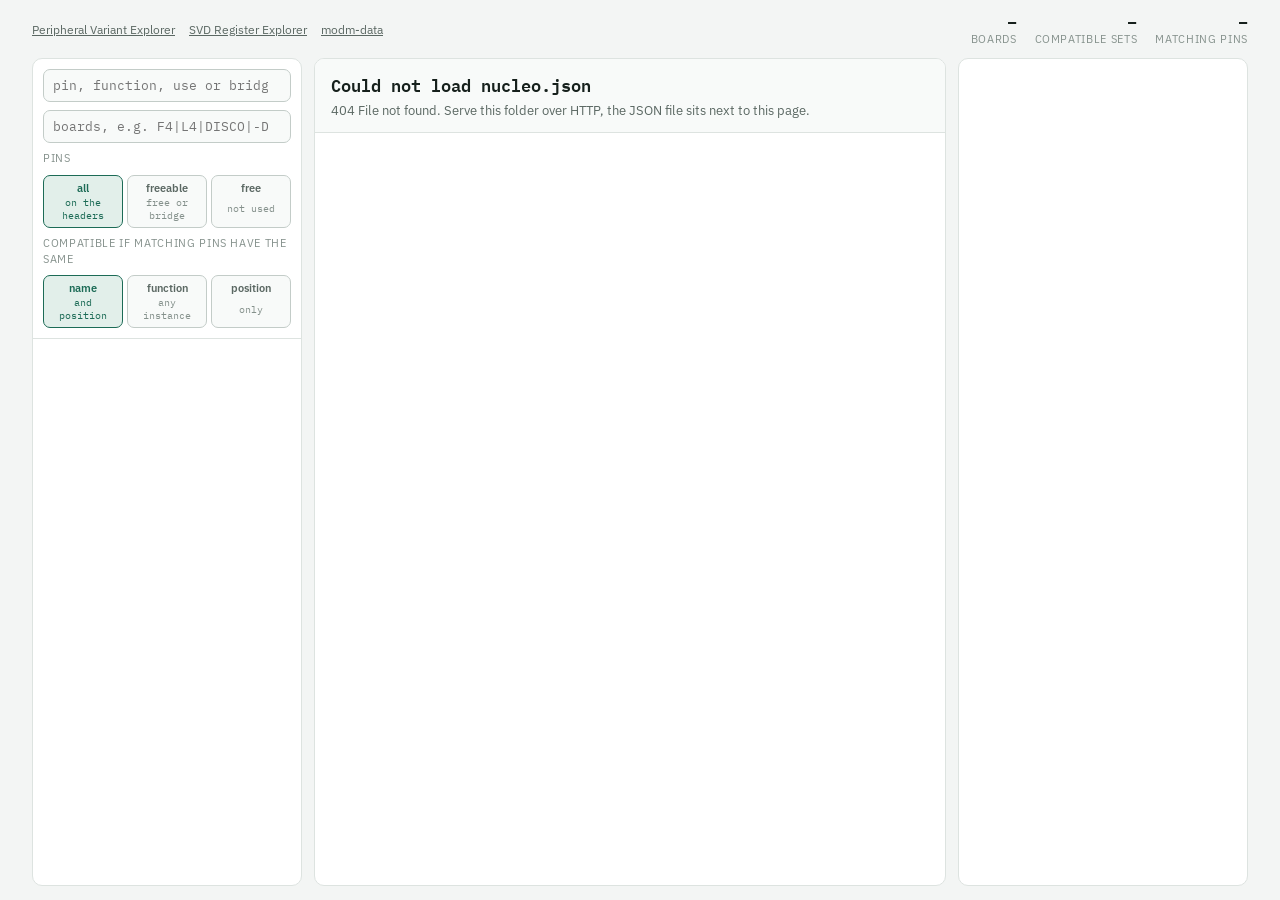
==== web/boards/index.html @ 3c0cf2de "Move the gist pages into the layout of the homepage The pages were a gist that modm-data downloaded " ====
<!doctype html>
<html lang="en">
<meta charset="utf-8">
<meta name="viewport" content="width=device-width, initial-scale=1">
<title>Board Pinout Explorer</title>
<meta name="description" content="The connector pinouts of the STM32 NUCLEO boards and Discovery kits with their alternate functions: search pins and functions by regular expression and find the boards that are position compatible.">
<link rel="preconnect" href="https://fonts.googleapis.com">
<link rel="preconnect" href="https://fonts.gstatic.com" crossorigin>
<link rel="stylesheet" href="https://fonts.googleapis.com/css2?family=IBM+Plex+Mono:wght@400;500;600&family=IBM+Plex+Sans:wght@400;500;600&display=swap">
<style>
  :root {
    --ground: #F3F5F4;
    --surface: #FFFFFF;
    --band: #F8FAF9;
    --ink: #16201C;
    --muted: #5B6863;
    --faint: #85918C;
    --rule: #DDE3E0;
    --rule-strong: #C3CCC8;
    --accent: #1C6B56;
    --accent-ink: #FFFFFF;
    --accent-soft: #E2EFEA;
    --hover: #EEF4F1;
    --mark: #FBE3A0;
    --mark-line: #C99A1B;
    --used: #C2570C;
    --error: #B42318;
    --kind-s: 55%;
    --kind-bg-l: 90%;
    --kind-ink-l: 26%;
    --nc-ink: #A9B3AF;
    --font-sans: "IBM Plex Sans", system-ui, -apple-system, "Segoe UI", Roboto, sans-serif;
    --font-mono: "IBM Plex Mono", ui-monospace, "SF Mono", Menlo, Consolas, monospace;
    color-scheme: light;
  }
  @media (prefers-color-scheme: dark) {
    :root:not([data-theme="light"]) {
      --ground: #0E1311;
      --surface: #141A18;
      --band: #111715;
      --ink: #E2E8E5;
      --muted: #9AA8A2;
      --faint: #6E7B76;
      --rule: #232D29;
      --rule-strong: #34403B;
      --accent: #5FC0A0;
      --accent-ink: #0B1512;
      --accent-soft: #16302A;
      --hover: #19231F;
      --mark: #6A5616;
      --mark-line: #D9B13F;
      --used: #F08A45;
      --error: #F4A39B;
      --kind-s: 45%;
      --kind-bg-l: 20%;
      --kind-ink-l: 78%;
      --nc-ink: #4A5853;
      color-scheme: dark;
    }
  }
  :root[data-theme="dark"] {
    --ground: #0E1311;
    --surface: #141A18;
    --band: #111715;
    --ink: #E2E8E5;
    --muted: #9AA8A2;
    --faint: #6E7B76;
    --rule: #232D29;
    --rule-strong: #34403B;
    --accent: #5FC0A0;
    --accent-ink: #0B1512;
    --accent-soft: #16302A;
    --hover: #19231F;
    --mark: #6A5616;
    --mark-line: #D9B13F;
    --used: #F08A45;
    --error: #F4A39B;
    --kind-s: 45%;
    --kind-bg-l: 20%;
    --kind-ink-l: 78%;
    --nc-ink: #4A5853;
    color-scheme: dark;
  }

  * { box-sizing: border-box; }
  [hidden] { display: none !important; }
  html, body { height: 100%; }
  body {
    margin: 0; background: var(--ground); color: var(--ink);
    font: 14px/1.45 var(--font-sans);
    display: flex; flex-direction: column; gap: 10px;
    padding-inline: clamp(16px, 3vw, 32px); padding-block: 12px 14px;
    height: 100dvh;
  }
  a { color: inherit; }

  /* Top bar */
  .top { display: flex; flex-wrap: wrap; align-items: center; justify-content: space-between; gap: 8px 24px; }
  .visually-hidden {
    position: absolute; width: 1px; height: 1px; overflow: hidden;
    clip: rect(0 0 0 0); white-space: nowrap;
  }
  .links { display: flex; gap: 14px; font-size: 12px; color: var(--muted); }
  .totals { display: flex; gap: 18px; font-variant-numeric: tabular-nums; }
  .total { display: grid; gap: 1px; text-align: right; }
  .total b { font: 600 17px/1.1 var(--font-mono); }
  .total span { color: var(--faint); font-size: 11px; text-transform: uppercase; letter-spacing: 0.06em; }

  /* Shell */
  .shell {
    flex: 1; min-height: 0; display: grid; gap: 12px;
    grid-template-columns: minmax(220px, 270px) minmax(0, 1fr) minmax(230px, 290px);
  }
  .panel {
    background: var(--surface); border: 1px solid var(--rule); border-radius: 10px;
    min-height: 0; display: flex; flex-direction: column; overflow: hidden;
  }

  /* Sidebar */
  .side-head { padding: 10px; border-bottom: 1px solid var(--rule); display: grid; gap: 8px; }
  .side-head label { color: var(--faint); font-size: 11px; text-transform: uppercase; letter-spacing: 0.06em; }
  .modes { display: grid; grid-auto-flow: column; grid-auto-columns: 1fr; gap: 4px; }
  .modes button {
    padding: 5px 4px; border: 1px solid var(--rule-strong); border-radius: 7px; cursor: pointer;
    background: var(--band); color: var(--muted); font: 600 11px var(--font-sans); display: grid; gap: 1px;
  }
  .modes button span { font: 400 10px var(--font-mono); color: var(--faint); }
  .modes button:hover { background: var(--hover); }
  .modes button[aria-pressed="true"] { border-color: var(--accent); background: var(--accent-soft); color: var(--accent); }
  .modes button[aria-pressed="true"] span { color: inherit; }
  input[type="search"] {
    width: 100%; padding: 7px 9px; border: 1px solid var(--rule-strong); border-radius: 7px;
    background: var(--band); color: var(--ink); font: 13px var(--font-mono);
  }
  input:focus-visible, button:focus-visible { outline: 2px solid var(--accent); outline-offset: 1px; }
  input.bad { border-color: var(--error); }
  .side-list { overflow: auto; padding: 6px; }
  .group-row {
    display: grid; grid-template-columns: auto 1fr auto; gap: 8px; align-items: baseline;
    width: 100%; text-align: left; padding: 5px 8px; border: 0; border-radius: 6px;
    background: none; color: inherit; font: 13px var(--font-sans); cursor: pointer;
  }
  .group-row:hover { background: var(--hover); }
  .group-row .count { font: 600 12px var(--font-mono); font-variant-numeric: tabular-nums; min-width: 2ch; text-align: right; }
  .group-row .name { font: 12px var(--font-mono); overflow: hidden; text-overflow: ellipsis; white-space: nowrap; }
  .group-row .inst { color: var(--faint); font: 11px var(--font-mono); font-variant-numeric: tabular-nums; }
  .empty { padding: 14px; color: var(--faint); font-size: 13px; }

  /* Main */
  .main-head { padding: 12px 16px; border-bottom: 1px solid var(--rule); background: var(--band); }
  .main-head h2 { margin: 0; font: 600 17px var(--font-mono); }
  .main-head p { margin: 3px 0 0; color: var(--muted); font-size: 13px; }
  .groups { overflow: auto; padding: 12px 16px 16px; display: grid; gap: 12px; align-content: start; }
  .group { border: 1px solid var(--rule); border-radius: 9px; background: var(--band); scroll-margin-top: 8px; }
  .group > header { padding: 9px 12px; display: grid; gap: 6px; }
  .group > header h3 { margin: 0; font: 600 13px var(--font-sans); display: flex; gap: 8px; align-items: baseline; }
  .group > header h3 em { font-style: normal; color: var(--faint); font-weight: 400; font-size: 12px; }
  .chips { display: flex; flex-wrap: wrap; gap: 4px; }
  .chip {
    font: 11px var(--font-mono); padding: 2px 6px; border-radius: 5px; cursor: pointer;
    background: var(--surface); border: 1px solid var(--rule); color: var(--muted);
  }
  button.chip:hover, a.chip:hover { background: var(--hover); }
  a.chip { text-decoration: none; cursor: pointer; margin-left: auto; }
  .chip[aria-pressed="true"] { border-color: var(--accent); background: var(--accent-soft); color: var(--accent); }
  .chip.on { background: var(--mark); color: var(--ink); border-color: transparent; }
  .chip.static { cursor: default; }
  .board { display: flex; flex-wrap: wrap; gap: 10px 22px; padding: 2px 12px 12px; align-items: start; overflow-x: auto; }

  /* Physical layout: the ARDUINO and Zio headers sit between the morpho headers */
  .phys { flex: none; display: grid; grid-template-columns: repeat(4, max-content); grid-auto-rows: 18px; column-gap: 10px; justify-content: start; }
  .phys > b { grid-row: 1; font: 600 11px var(--font-mono); color: var(--muted); }
  .phys > b span, .slot > i span { font-weight: 400; color: var(--faint); }
  .slot { display: flex; gap: 4px; }
  .slot > i {
    writing-mode: vertical-rl; font: 600 10px/1 var(--font-mono); font-style: normal; color: var(--muted);
    text-align: center; white-space: nowrap; overflow: hidden;
  }

  /* Connectors */
  .conn { display: grid; gap: 3px; }
  .conn > b { font: 600 11px var(--font-mono); color: var(--muted); }
  .conn > b span { font-weight: 400; color: var(--faint); }
  .rows { display: grid; gap: 1px; grid-template-columns: minmax(84px, auto) 20px 20px minmax(84px, auto); align-content: start; }
  .rows.single { grid-template-columns: 20px minmax(84px, auto); }
  .rows.single.mirror { grid-template-columns: minmax(84px, auto) 20px; }
  .pin, .num { font: 11px/16px var(--font-mono); height: 17px; white-space: nowrap; padding: 0 5px; border-radius: 3px; }
  .num { color: var(--faint); text-align: center; padding: 0; font-variant-numeric: tabular-nums; }
  .pin {
    border: 1px solid transparent; cursor: default; overflow: hidden; text-overflow: ellipsis; max-width: 230px;
    background: var(--surface); border-color: var(--rule);
  }
  .pin.l { text-align: right; }
  .pin small { font-size: 10px; color: var(--muted); }
  .pin.power, .pin.ground, .pin.system {
    background: hsl(var(--h) var(--kind-s) var(--kind-bg-l)); color: hsl(var(--h) var(--kind-s) var(--kind-ink-l));
    border-color: transparent;
  }
  .pin.power { --h: 8; }
  .pin.ground { --h: 215; }
  .pin.system { --h: 275; }
  .pin.nc { background: none; border-color: transparent; color: var(--nc-ink); }
  .filtered .pin:not(.hit) { opacity: 0.38; }
  .pin.hit { background: var(--mark); border-color: var(--mark-line); color: var(--ink); font-weight: 600; }
  .pin.hit small { color: inherit; font-weight: 400; }
  .inspect .bridge { display: grid; gap: 2px; font-size: 12px; }
  .inspect .bridge > b { font: 600 12px var(--font-mono); }
  .inspect .bridge > b span { font-weight: 400; color: var(--muted); }
  .inspect .bridge p { display: grid; grid-template-columns: auto 1fr; gap: 0 8px; color: var(--muted); }
  .inspect .bridge p code { font: 11px var(--font-mono); color: var(--faint); }
  .inspect .bridge p.default { color: var(--ink); }
  .inspect .bridge p.default code { color: var(--ink); font-weight: 600; }
  /* Pins that the board itself already uses */
  .pin.used.r { box-shadow: inset 3px 0 0 var(--used); }
  .pin.used.l { box-shadow: inset -3px 0 0 var(--used); }
  .pin.used small { color: var(--used); }
  /* A solder bridge may free a used pin or change what a pin is connected to */
  .pin.sb:not(.hit) { border-style: dashed; border-color: var(--muted); }
  .pin.sb { position: relative; }
  .pin.sb::after {
    content: ""; position: absolute; top: 0; right: 0; border: 3px solid;
    border-color: var(--muted) var(--muted) transparent transparent;
  }
  .pin.sb.l::after { right: auto; left: 0; border-color: var(--muted) transparent transparent var(--muted); }
  .free .pin.used:not(.sb), .free-free .pin.used { opacity: 0.38; }
  .pin.same { outline: 2px dashed var(--accent); outline-offset: -1px; opacity: 1 !important; }
  .pin:hover, .pin.sel { outline: 2px solid var(--accent); outline-offset: -1px; opacity: 1 !important; }

  /* Inspector */
  .inspect { padding: 10px 12px; display: grid; gap: 8px; align-content: start; overflow: auto; }
  .inspect h3 { margin: 0; font: 600 14px var(--font-mono); overflow-wrap: anywhere; }
  .inspect .sub { color: var(--muted); font: 12px var(--font-mono); }
  .inspect p { margin: 0; font-size: 12px; color: var(--muted); }
  .inspect dl { margin: 0; display: grid; grid-template-columns: auto 1fr; gap: 2px 10px; font-size: 12px; }
  .inspect dt { color: var(--faint); }
  .inspect dd { margin: 0; font-family: var(--font-mono); overflow-wrap: anywhere; }
  .inspect hr { border: 0; border-top: 1px solid var(--rule); margin: 2px 0; width: 100%; }
  .inspect .chip { cursor: default; }
  .legend { display: flex; flex-wrap: wrap; gap: 4px; }
  .legend .pin { cursor: default; }

  @media (max-width: 1100px) {
    body { height: auto; }
    .shell { grid-template-columns: 1fr; }
    .side-list { max-height: 30vh; }
    .groups { overflow: visible; }
    .inspect { position: sticky; bottom: 0; max-height: 40vh; }
  }
</style>
<header class="top">
  <h1 class="visually-hidden">Board Pinout Explorer</h1>
  <div class="links">
    <a href="../variants/">Peripheral Variant Explorer</a>
    <a href="../svd/">SVD Register Explorer</a>
    <a href="https://github.com/modm-io/modm-data">modm-data</a>
  </div>
  <div class="totals">
    <div class="total"><b id="t-boards">–</b><span>boards</span></div>
    <div class="total"><b id="t-groups">–</b><span>compatible sets</span></div>
    <div class="total"><b id="t-pins">–</b><span>matching pins</span></div>
  </div>
</header>

<div class="shell">
  <nav class="panel" aria-label="Filter and compatible sets">
    <div class="side-head">
      <input id="filter" type="search" placeholder="pin, function, use or bridge, e.g. ^SPI\d_SCK$|PA5|RMII|^SB13$" aria-label="Filter pins and alternate functions by regular expression" autocomplete="off" spellcheck="false">
      <input id="board" type="search" placeholder="boards, e.g. F4|L4|DISCO|-DK" aria-label="Filter boards by regular expression" autocomplete="off" spellcheck="false">
      <label id="l-free">Pins</label>
      <div class="modes" id="free" role="group" aria-labelledby="l-free">
        <button type="button" data-free="" aria-pressed="true">all<span>on the headers</span></button>
        <button type="button" data-free="bridge" aria-pressed="false">freeable<span>free or bridge</span></button>
        <button type="button" data-free="free" aria-pressed="false">free<span>not used</span></button>
      </div>
      <label id="l-compat">Compatible if matching pins have the same</label>
      <div class="modes" id="compat" role="group" aria-labelledby="l-compat">
        <button type="button" data-compat="name" aria-pressed="true">name<span>and position</span></button>
        <button type="button" data-compat="function" aria-pressed="false">function<span>any instance</span></button>
        <button type="button" data-compat="position" aria-pressed="false">position<span>only</span></button>
      </div>
    </div>
    <div class="side-list" id="list"></div>
  </nav>

  <main class="panel">
    <div class="main-head">
      <h2 id="m-title">Loading…</h2>
      <p id="m-sub"></p>
    </div>
    <div class="groups" id="groups"></div>
  </main>

  <aside class="panel inspect" id="inspect" aria-live="polite"></aside>
</div>
<script>
"use strict";

const state = {boards: [], filter: "", board: "", compat: "name", free: "", shown: new Map(), pinned: null};
const $ = (id) => document.getElementById(id);
const el = (tag, cls, text) => {
  const node = document.createElement(tag);
  if (cls) node.className = cls;
  if (text !== undefined) node.textContent = text;
  return node;
};
// These connectors count along one row and then along the other, instead of across
const PAIRED = ["stmod", "pmod", "mikrobus"];
const short = (board) => board.board.replace("NUCLEO-", "");

function regex(pattern) {
  if (!pattern) return null;
  try { return new RegExp(pattern, "i"); } catch { return undefined; }
}

/* -------------------------------------------------------------- matching */

// All connectors of a board with their place on it, which makes them comparable between boards
function connectors(board) {
  let nano = 0;
  const counts = {};
  return Object.entries(board.connectors).map(([name, connector]) => {
    const spot = place(connector, () => nano++);
    // STMod+, Pmod and mikroBUS are standards too, but without a common place on the board
    const index = (counts[connector.type] = (counts[connector.type] || 0) + 1);
    const position = spot ? `${connector.type} ${spot.side} ${spot.row}` : PAIRED.includes(connector.type) ? `${connector.type} ${index}` : name;
    return {name, connector, spot, position};
  });
}

// What the board itself connects to the pin: ST-LINK, Ethernet PHY, crystal, LED, button, ...
const used = (board, pin) => (pin.kind === "gpio" ? (board.uses || {})[pin.signal] : undefined);

// The solder bridges and jumpers whose description mentions the pin
const bridges = (board, pin) => (pin.kind === "gpio" ? (board.bridges || []).filter((b) => b.gpios.includes(pin.signal)) : []);

// The bridges of a group that belong to this pin, if the manual tells them apart
const own = (bridge, pin) => {
  const ids = bridge.ids.filter((id) => (bridge.pins[id] || []).includes(pin.signal));
  return ids.length ? ids : bridge.ids;
};

// A used pin still counts as available if a solder bridge may free it
const taken = (board, pin) => state.free && used(board, pin) && (state.free === "free" || !bridges(board, pin).length);

// The names of a pin that the filter matches: its signal, connector label, net and device functions
function hits(board, pin, pattern) {
  const use = used(board, pin) || {};
  const names = [pin.signal, ...(pin.label || "").split(" / "), pin.net, use.label, use.signal, use.use,
    ...bridges(board, pin).flatMap((b) => own(b, pin))].filter(Boolean);
  const functions = pin.kind === "gpio" ? Object.keys(board.signals[pin.signal] || {}) : [];
  return {
    names: [...new Set(names)].filter((name) => pattern.test(name)),
    functions: functions.filter((name) => pattern.test(name)),
  };
}

// USART2_TX and USART1_TX are the same function on a different instance
const generic = (name) => name.replace(/^([A-Z]+)\d+_/, "$1_");

// Boards with the same key are position compatible
function analyze(board, pattern) {
  const key = [];
  let count = 0;
  const marks = new Map();
  for (const {name, connector, position} of connectors(board)) {
    for (const [number, pin] of Object.entries(connector.pins)) {
      const occupied = taken(board, pin);
      if (!pattern) {
        key.push(`${position}.${number}=${occupied ? "used" : pin.signal}`);
        continue;
      }
      if (occupied) continue;
      const hit = hits(board, pin, pattern);
      if (!hit.names.length && !hit.functions.length) continue;
      count += 1;
      marks.set(`${name}.${number}`, hit);
      const what = {
        name: [...hit.names.filter((n) => n === pin.signal), ...hit.functions].join("+") || pin.signal,
        function: [...new Set(hit.functions.map(generic))].join("+") || pin.kind,
        position: "",
      }[state.compat];
      key.push(`${position}.${number}=${what}`);
    }
  }
  return {key: key.join("|"), count, marks};
}

/* ------------------------------------------------------------- rendering */

function renderPin(board, name, number, pin, hit, side) {
  const node = el("div", `pin ${pin.kind} ${side}`, pin.signal);
  const use = used(board, pin);
  if (use) node.classList.add("used");
  const links = bridges(board, pin);
  if (links.length) {
    node.classList.add("sb");
    node.dataset.bridges = links.flatMap((b) => b.ids).join(" ");
  }
  // The pin name stays next to the pin number, everything else goes on the outer side
  const outside = (text) => (side === "l" ? node.prepend(el("small", "", text), " ") : node.append(" ", el("small", "", text)));
  if (hit) {
    node.classList.add("hit");
    const extra = [...hit.names.filter((n) => n !== pin.signal), ...hit.functions];
    if (extra.length) outside(extra.join(" "));
  } else if (use) {
    outside(use.label || use.signal);
  }
  node.dataset.pin = `${state.boards.indexOf(board)}|${name}|${number}`;
  if (pin.kind === "gpio") node.dataset.signal = pin.signal;
  node.title = `${name}-${number}`;
  return node;
}

// The rows that the ARDUINO and Zio headers occupy next to the morpho headers. All boards use the
// ARDUINO Uno footprint, where the right headers count from the bottom. Zio extends it downwards.
function place(connector, nano) {
  const count = Math.max(...Object.keys(connector.pins).map(Number));
  const gpio = Object.values(connector.pins).some((pin) => pin.kind === "gpio");
  if (connector.type === "arduino") {
    if (count === 8 && !gpio) return {side: "left", row: 4};
    if (count === 6) return {side: "left", row: 13};
    if (count === 9 || count === 10) return {side: "right", row: 1, reverse: true, count: 10};
    if (count === 8) return {side: "right", row: 11, reverse: true};
    // The two ARDUINO Nano headers of the Nucleo-32 boards both count from the top
    if (count === 15) return {side: nano() ? "right" : "left", row: 0};
  }
  if (connector.type === "zio") {
    return {16: {side: "left", row: 4}, 30: {side: "left", row: 13}, 20: {side: "right", row: 1}, 34: {side: "right", row: 11}}[count];
  }
  return connector.side ? {side: connector.side, row: 0, morpho: true} : undefined;
}

function renderRows(board, name, connector, result, spot = {}) {
  // ARDUINO Uno and Nano headers are a single row, morpho and Zio have an odd and an even row
  const single = connector.type === "arduino";
  const mirror = single && spot.side === "right";
  const rows = el("div", `rows${single ? " single" : ""}${mirror ? " mirror" : ""}`);
  const last = spot.count || Math.max(...Object.keys(connector.pins).map(Number));
  const cell = (number, side) => {
    const pin = connector.pins[number];
    const mark = result.marks.get(`${name}.${number}`);
    return pin ? renderPin(board, name, number, pin, mark, side) : el("div", "pin nc " + side, "?");
  };
  if (single) {
    for (let index = 1; index <= last; index++) {
      const number = spot.reverse ? last + 1 - index : index;
      const cells = [el("div", "num", String(number)), cell(number, mirror ? "l" : "r")];
      rows.append(...(mirror ? cells.reverse() : cells));
    }
  } else {
    const half = PAIRED.includes(connector.type) ? Math.ceil(last / 2) : 0;
    for (let number = 1; number <= (half || last); number += half ? 1 : 2) {
      const other = number + (half || 1);
      rows.append(cell(number, "l"), el("div", "num", String(number)), el("div", "num", String(other)), cell(other, "r"));
    }
  }
  return {rows, count: single ? last : Math.ceil(last / 2)};
}

function renderBoard(board, result) {
  const wrap = el("div", "board");
  const phys = el("div", "phys");
  const label = (tag, name, connector) => {
    const node = el(tag, "", name);
    node.append(" ", el("span", "", [connector.type, connector.side].filter(Boolean).join(" ")));
    return node;
  };
  for (const {name, connector, spot} of connectors(board)) {
    const {rows, count} = renderRows(board, name, connector, result, spot);
    if (!spot) {
      const block = el("div", "conn");
      block.append(label("b", name, connector), rows);
      wrap.append(block);
      continue;
    }
    // Columns: left morpho, left inner, right inner, right morpho
    const column = spot.morpho ? (spot.side === "left" ? 1 : 4) : spot.side === "left" ? 2 : 3;
    const node = spot.morpho ? rows : el("div", "slot");
    if (spot.morpho) {
      const title = label("b", name, connector);
      title.style.gridColumn = column;
      phys.append(title);
    } else {
      const tag = label("i", name, connector);
      node.append(...(spot.side === "left" ? [rows, tag] : [tag, rows]));
    }
    node.style.gridColumn = column;
    node.style.gridRow = `${spot.row + 2} / span ${count}`;
    phys.append(node);
  }
  if (phys.children.length) wrap.prepend(phys);
  return wrap;
}

function render() {
  const pattern = regex(state.filter);
  const boardPattern = regex(state.board);
  $("filter").classList.toggle("bad", pattern === undefined);
  $("board").classList.toggle("bad", boardPattern === undefined);
  if (pattern === undefined || boardPattern === undefined) return;

  const groups = new Map();
  const without = [];
  let pins = 0;
  for (const board of state.boards) {
    if (boardPattern && !boardPattern.test(board.board) && !boardPattern.test(board.device || "")) continue;
    const result = analyze(board, pattern);
    if (pattern && !result.count) { without.push(board); continue; }
    pins += result.count;
    if (!groups.has(result.key)) groups.set(result.key, []);
    groups.get(result.key).push({board, result});
  }
  const sorted = [...groups.values()].sort((a, b) => b.length - a.length || a[0].board.board.localeCompare(b[0].board.board));
  const total = sorted.reduce((sum, group) => sum + group.length, 0);

  $("t-boards").textContent = String(total);
  $("t-groups").textContent = String(sorted.length);
  $("t-pins").textContent = pattern ? String(pins) : "–";
  $("m-title").textContent = pattern ? `/${state.filter}/i` : "All pins";
  $("m-sub").textContent = pattern
    ? `${total} boards have matching pins, in ${sorted.length} position compatible sets.`
    : `${total} boards in ${sorted.length} sets with identical connectors.`;

  const list = $("list");
  const main = $("groups");
  list.textContent = "";
  main.textContent = "";
  sorted.forEach((group, index) => {
    const names = group.map(({board}) => short(board));
    const row = el("button", "group-row");
    row.type = "button";
    row.append(el("span", "count", String(group.length)), el("span", "name", names.join(" ")));
    if (pattern) row.append(el("span", "inst", `${group[0].result.count} pins`));
    row.title = names.join(", ");
    row.addEventListener("click", () => $(`g${index}`).scrollIntoView({behavior: "smooth", block: "start"}));
    list.append(row);

    const section = el("section", `group${pattern ? " filtered" : ""}${state.free ? ` free free-${state.free}` : ""}`);
    section.id = `g${index}`;
    const header = el("header");
    const title = el("h3", "", group.length === 1 ? "1 board" : `${group.length} compatible boards`);
    if (pattern) title.append(el("em", "", `${group[0].result.count} matching pins`));
    const chips = el("div", "chips");
    // One board stands for the whole set, the chips switch between them
    const current = group.find(({board}) => board.board === state.shown.get(group[0].board.board)) || group[0];
    for (const entry of group) {
      const chip = el("button", "chip", short(entry.board));
      chip.type = "button";
      chip.title = `${entry.board.device || "unknown device"}, ${entry.board.document}`;
      chip.setAttribute("aria-pressed", String(entry === current));
      chip.addEventListener("click", () => { state.shown.set(group[0].board.board, entry.board.board); render(); });
      chips.append(chip);
    }
    header.append(title, chips);
    if (current.board.pinout) {
      // The pinout generator starts with what the board already uses its pins for
      const link = el("a", "chip", "Pinout generator ↗");
      link.href = `../pinout/${current.board.pinout}`;
      link.title = `Configure the ${current.board.device} of the ${current.board.board}`;
      chips.append(link);
    }
    section.append(header, renderBoard(current.board, current.result));
    main.append(section);
  });

  const rest = (boards, text) => {
    if (!boards.length) return;
    const section = el("section", "group");
    const header = el("header");
    header.append(el("h3", "", `${boards.length} boards ${text}`));
    const chips = el("div", "chips");
    for (const board of boards) chips.append(el("span", "chip static", short(board)));
    header.append(chips);
    section.append(header);
    main.append(section);
  };
  if (!sorted.length) main.append(el("p", "empty", "No pin matches."));
  rest(without, "without a matching pin");

  const hash = new URLSearchParams();
  if (state.filter) hash.set("q", state.filter);
  if (state.board) hash.set("b", state.board);
  hash.set("m", state.compat);
  if (state.free) hash.set("f", state.free);
  history.replaceState(null, "", "#" + hash);
}

/* ------------------------------------------------------------- inspector */

function inspect(id) {
  const panel = $("inspect");
  panel.textContent = "";
  if (!id) {
    panel.append(el("h3", "", "Pin details"), el("p", "", "Hover a pin to see its alternate functions, click to keep it."));
    const legend = el("div", "legend");
    for (const kind of ["gpio", "power", "ground", "system", "nc"]) legend.append(el("span", `pin ${kind}`, kind));
    legend.append(el("span", "pin used r", "used on board"), el("span", "pin used sb r", "used, has bridge"), el("span", "pin sb r", "has bridge"), el("span", "pin hit", "match"));
    panel.append(legend);
    return;
  }
  const [index, name, number] = id.split("|");
  const board = state.boards[Number(index)];
  const pin = board.connectors[name].pins[number];
  const pattern = regex(state.filter);
  panel.append(el("h3", "", `${pin.signal}`), el("div", "sub", `${board.board} ${name}-${number}`));
  const list = el("dl");
  const add = (term, value) => { if (value) list.append(el("dt", "", term), el("dd", "", value)); };
  const use = used(board, pin);
  add("kind", pin.kind);
  if (use) {
    add("used for", [use.use, use.label].filter(Boolean).join(": "));
    add("used as", use.signal);
    add("wired to", use.part);
  }
  add("label", pin.label);
  add("net", pin.net);
  add("function", pin.function);
  add("bridge", pin.bridge);
  add("remark", pin.remark);
  add("manual", pin.pin);
  add("device", board.device);
  add("source", board.document);
  panel.append(list);
  for (const bridge of bridges(board, pin)) {
    panel.append(el("hr"));
    const block = el("div", "bridge");
    const ids = own(bridge, pin);
    const title = el("b", "", ids.join(", "));
    const group = ids.length < bridge.ids.length ? `with ${bridge.ids.filter((id) => !ids.includes(id)).join(", ")}` : "";
    title.append(" ", el("span", "", [bridge.name, group].filter(Boolean).join(" · ")));
    title.title = bridge.source || "";
    block.append(title);
    for (const option of bridge.states) {
      const line = el("p", option.default ? "default" : "");
      line.append(el("code", "", option.state + (option.default ? (bridge.default_from ? ` default in ${bridge.default_from}` : " default") : "")), el("span", "", option.text));
      block.append(line);
    }
    panel.append(block);
  }
  const functions = Object.entries(board.signals[pin.signal] || {});
  if (functions.length) {
    panel.append(el("hr"));
    const chips = el("div", "chips");
    for (const [signal, af] of functions) {
      const chip = el("span", "chip", af === null ? signal : `AF${af} ${signal}`);
      if (pattern && pattern.test(signal)) chip.classList.add("on");
      chips.append(chip);
    }
    panel.append(chips);
  } else if (pin.kind === "gpio") {
    panel.append(el("p", "", "No alternate function data for this device."));
  }
}

/* ----------------------------------------------------------------- start */

function toggle(container, attribute, apply) {
  container.addEventListener("click", (event) => {
    const button = event.target.closest("button");
    if (!button) return;
    apply(button.dataset[attribute]);
    for (const other of container.querySelectorAll("button")) {
      other.setAttribute("aria-pressed", String(other === button));
    }
    render();
  });
}

async function start() {
  try {
    const response = await fetch("nucleo.json");
    if (!response.ok) throw new Error(`${response.status} ${response.statusText}`);
    state.boards = (await response.json()).boards;
  } catch (error) {
    $("m-title").textContent = "Could not load nucleo.json";
    $("m-sub").textContent = `${error.message}. Serve this folder over HTTP, the JSON file sits next to this page.`;
    return;
  }

  const hash = new URLSearchParams(location.hash.slice(1));
  state.filter = hash.get("q") || "";
  state.board = hash.get("b") || "";
  if (["name", "function", "position"].includes(hash.get("m"))) state.compat = hash.get("m");
  state.free = ["bridge", "free"].includes(hash.get("f")) ? hash.get("f") : "";
  for (const button of $("free").querySelectorAll("button")) button.setAttribute("aria-pressed", String(button.dataset.free === state.free));
  $("filter").value = state.filter;
  $("board").value = state.board;
  for (const button of $("compat").querySelectorAll("button")) button.setAttribute("aria-pressed", String(button.dataset.compat === state.compat));

  let timer;
  const later = (key) => (event) => {
    state[key] = event.target.value.trim();
    clearTimeout(timer);
    timer = setTimeout(render, 150);
  };
  $("filter").addEventListener("input", later("filter"));
  $("board").addEventListener("input", later("board"));
  toggle($("compat"), "compat", (compat) => { state.compat = compat; });
  toggle($("free"), "free", (free) => { state.free = free; });

  const groups = $("groups");
  groups.addEventListener("mouseover", (event) => {
    const pin = event.target.closest("[data-pin]");
    // The same GPIO is often routed to several headers
    for (const old of groups.querySelectorAll(".pin.same")) old.classList.remove("same");
    if (pin && pin.dataset.signal) {
      for (const twin of pin.closest(".board").querySelectorAll(`[data-signal="${pin.dataset.signal}"]`)) {
        if (twin !== pin) twin.classList.add("same");
      }
    }
    // A solder bridge often changes several pins at once
    for (const id of pin && pin.dataset.bridges ? pin.dataset.bridges.split(" ") : []) {
      for (const twin of pin.closest(".board").querySelectorAll(`[data-bridges~="${id}"]`)) {
        if (twin !== pin) twin.classList.add("same");
      }
    }
    if (pin && !state.pinned) inspect(pin.dataset.pin);
  });
  groups.addEventListener("click", (event) => {
    const pin = event.target.closest("[data-pin]");
    for (const old of groups.querySelectorAll(".pin.sel")) old.classList.remove("sel");
    state.pinned = pin && pin.dataset.pin !== state.pinned ? pin.dataset.pin : null;
    if (state.pinned) pin.classList.add("sel");
    inspect(state.pinned || (pin && pin.dataset.pin));
  });

  inspect(null);
  render();
}

start();
</script>
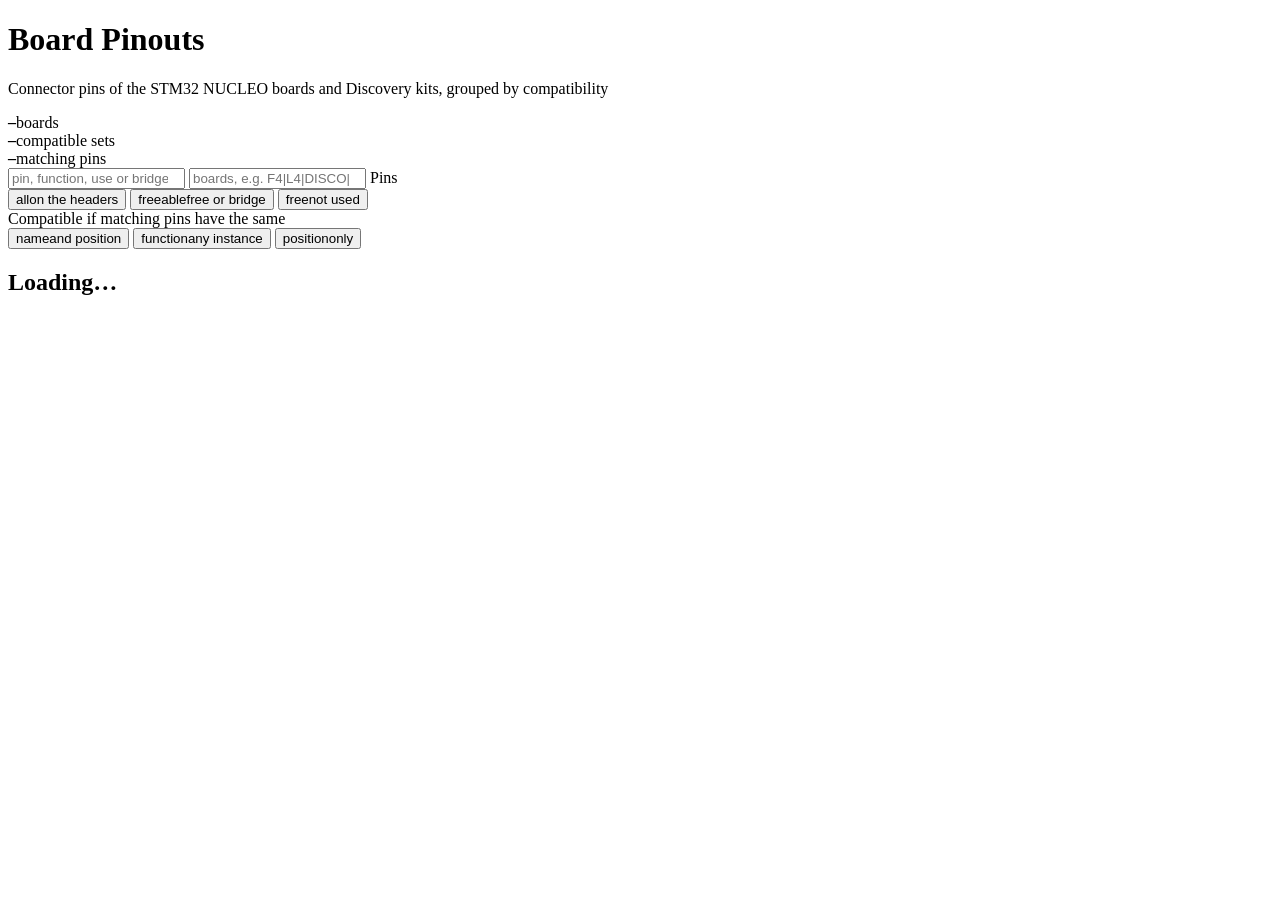
==== commit 366c4f5f: "Split the board pinout page into modules model.js has the board data and the pin matching without DO" ====
--- a/web/boards/index.html
+++ b/web/boards/index.html
@@ -4,255 +4,18 @@
 <meta name="viewport" content="width=device-width, initial-scale=1">
 <title>Board Pinout Explorer</title>
 <meta name="description" content="The connector pinouts of the STM32 NUCLEO boards and Discovery kits with their alternate functions: search pins and functions by regular expression and find the boards that are position compatible.">
-<link rel="preconnect" href="https://fonts.googleapis.com">
-<link rel="preconnect" href="https://fonts.gstatic.com" crossorigin>
-<link rel="stylesheet" href="https://fonts.googleapis.com/css2?family=IBM+Plex+Mono:wght@400;500;600&family=IBM+Plex+Sans:wght@400;500;600&display=swap">
-<style>
-  :root {
-    --ground: #F3F5F4;
-    --surface: #FFFFFF;
-    --band: #F8FAF9;
-    --ink: #16201C;
-    --muted: #5B6863;
-    --faint: #85918C;
-    --rule: #DDE3E0;
-    --rule-strong: #C3CCC8;
-    --accent: #1C6B56;
-    --accent-ink: #FFFFFF;
-    --accent-soft: #E2EFEA;
-    --hover: #EEF4F1;
-    --mark: #FBE3A0;
-    --mark-line: #C99A1B;
-    --used: #C2570C;
-    --error: #B42318;
-    --kind-s: 55%;
-    --kind-bg-l: 90%;
-    --kind-ink-l: 26%;
-    --nc-ink: #A9B3AF;
-    --font-sans: "IBM Plex Sans", system-ui, -apple-system, "Segoe UI", Roboto, sans-serif;
-    --font-mono: "IBM Plex Mono", ui-monospace, "SF Mono", Menlo, Consolas, monospace;
-    color-scheme: light;
-  }
-  @media (prefers-color-scheme: dark) {
-    :root:not([data-theme="light"]) {
-      --ground: #0E1311;
-      --surface: #141A18;
-      --band: #111715;
-      --ink: #E2E8E5;
-      --muted: #9AA8A2;
-      --faint: #6E7B76;
-      --rule: #232D29;
-      --rule-strong: #34403B;
-      --accent: #5FC0A0;
-      --accent-ink: #0B1512;
-      --accent-soft: #16302A;
-      --hover: #19231F;
-      --mark: #6A5616;
-      --mark-line: #D9B13F;
-      --used: #F08A45;
-      --error: #F4A39B;
-      --kind-s: 45%;
-      --kind-bg-l: 20%;
-      --kind-ink-l: 78%;
-      --nc-ink: #4A5853;
-      color-scheme: dark;
-    }
-  }
-  :root[data-theme="dark"] {
-    --ground: #0E1311;
-    --surface: #141A18;
-    --band: #111715;
-    --ink: #E2E8E5;
-    --muted: #9AA8A2;
-    --faint: #6E7B76;
-    --rule: #232D29;
-    --rule-strong: #34403B;
-    --accent: #5FC0A0;
-    --accent-ink: #0B1512;
-    --accent-soft: #16302A;
-    --hover: #19231F;
-    --mark: #6A5616;
-    --mark-line: #D9B13F;
-    --used: #F08A45;
-    --error: #F4A39B;
-    --kind-s: 45%;
-    --kind-bg-l: 20%;
-    --kind-ink-l: 78%;
-    --nc-ink: #4A5853;
-    color-scheme: dark;
-  }
+<link rel="stylesheet" href="../shared/theme.css">
+<link rel="stylesheet" href="board-view.css">
+<link rel="stylesheet" href="style.css">
+<script type="module" src="app.js"></script>
 
-  * { box-sizing: border-box; }
-  [hidden] { display: none !important; }
-  html, body { height: 100%; }
-  body {
-    margin: 0; background: var(--ground); color: var(--ink);
-    font: 14px/1.45 var(--font-sans);
-    display: flex; flex-direction: column; gap: 10px;
-    padding-inline: clamp(16px, 3vw, 32px); padding-block: 12px 14px;
-    height: 100dvh;
-  }
-  a { color: inherit; }
+<body class="app" data-page="boards">
+<nav class="site" aria-label="modm-data pages"></nav>
 
-  /* Top bar */
-  .top { display: flex; flex-wrap: wrap; align-items: center; justify-content: space-between; gap: 8px 24px; }
-  .visually-hidden {
-    position: absolute; width: 1px; height: 1px; overflow: hidden;
-    clip: rect(0 0 0 0); white-space: nowrap;
-  }
-  .links { display: flex; gap: 14px; font-size: 12px; color: var(--muted); }
-  .totals { display: flex; gap: 18px; font-variant-numeric: tabular-nums; }
-  .total { display: grid; gap: 1px; text-align: right; }
-  .total b { font: 600 17px/1.1 var(--font-mono); }
-  .total span { color: var(--faint); font-size: 11px; text-transform: uppercase; letter-spacing: 0.06em; }
-
-  /* Shell */
-  .shell {
-    flex: 1; min-height: 0; display: grid; gap: 12px;
-    grid-template-columns: minmax(220px, 270px) minmax(0, 1fr) minmax(230px, 290px);
-  }
-  .panel {
-    background: var(--surface); border: 1px solid var(--rule); border-radius: 10px;
-    min-height: 0; display: flex; flex-direction: column; overflow: hidden;
-  }
-
-  /* Sidebar */
-  .side-head { padding: 10px; border-bottom: 1px solid var(--rule); display: grid; gap: 8px; }
-  .side-head label { color: var(--faint); font-size: 11px; text-transform: uppercase; letter-spacing: 0.06em; }
-  .modes { display: grid; grid-auto-flow: column; grid-auto-columns: 1fr; gap: 4px; }
-  .modes button {
-    padding: 5px 4px; border: 1px solid var(--rule-strong); border-radius: 7px; cursor: pointer;
-    background: var(--band); color: var(--muted); font: 600 11px var(--font-sans); display: grid; gap: 1px;
-  }
-  .modes button span { font: 400 10px var(--font-mono); color: var(--faint); }
-  .modes button:hover { background: var(--hover); }
-  .modes button[aria-pressed="true"] { border-color: var(--accent); background: var(--accent-soft); color: var(--accent); }
-  .modes button[aria-pressed="true"] span { color: inherit; }
-  input[type="search"] {
-    width: 100%; padding: 7px 9px; border: 1px solid var(--rule-strong); border-radius: 7px;
-    background: var(--band); color: var(--ink); font: 13px var(--font-mono);
-  }
-  input:focus-visible, button:focus-visible { outline: 2px solid var(--accent); outline-offset: 1px; }
-  input.bad { border-color: var(--error); }
-  .side-list { overflow: auto; padding: 6px; }
-  .group-row {
-    display: grid; grid-template-columns: auto 1fr auto; gap: 8px; align-items: baseline;
-    width: 100%; text-align: left; padding: 5px 8px; border: 0; border-radius: 6px;
-    background: none; color: inherit; font: 13px var(--font-sans); cursor: pointer;
-  }
-  .group-row:hover { background: var(--hover); }
-  .group-row .count { font: 600 12px var(--font-mono); font-variant-numeric: tabular-nums; min-width: 2ch; text-align: right; }
-  .group-row .name { font: 12px var(--font-mono); overflow: hidden; text-overflow: ellipsis; white-space: nowrap; }
-  .group-row .inst { color: var(--faint); font: 11px var(--font-mono); font-variant-numeric: tabular-nums; }
-  .empty { padding: 14px; color: var(--faint); font-size: 13px; }
-
-  /* Main */
-  .main-head { padding: 12px 16px; border-bottom: 1px solid var(--rule); background: var(--band); }
-  .main-head h2 { margin: 0; font: 600 17px var(--font-mono); }
-  .main-head p { margin: 3px 0 0; color: var(--muted); font-size: 13px; }
-  .groups { overflow: auto; padding: 12px 16px 16px; display: grid; gap: 12px; align-content: start; }
-  .group { border: 1px solid var(--rule); border-radius: 9px; background: var(--band); scroll-margin-top: 8px; }
-  .group > header { padding: 9px 12px; display: grid; gap: 6px; }
-  .group > header h3 { margin: 0; font: 600 13px var(--font-sans); display: flex; gap: 8px; align-items: baseline; }
-  .group > header h3 em { font-style: normal; color: var(--faint); font-weight: 400; font-size: 12px; }
-  .chips { display: flex; flex-wrap: wrap; gap: 4px; }
-  .chip {
-    font: 11px var(--font-mono); padding: 2px 6px; border-radius: 5px; cursor: pointer;
-    background: var(--surface); border: 1px solid var(--rule); color: var(--muted);
-  }
-  button.chip:hover, a.chip:hover { background: var(--hover); }
-  a.chip { text-decoration: none; cursor: pointer; margin-left: auto; }
-  .chip[aria-pressed="true"] { border-color: var(--accent); background: var(--accent-soft); color: var(--accent); }
-  .chip.on { background: var(--mark); color: var(--ink); border-color: transparent; }
-  .chip.static { cursor: default; }
-  .board { display: flex; flex-wrap: wrap; gap: 10px 22px; padding: 2px 12px 12px; align-items: start; overflow-x: auto; }
-
-  /* Physical layout: the ARDUINO and Zio headers sit between the morpho headers */
-  .phys { flex: none; display: grid; grid-template-columns: repeat(4, max-content); grid-auto-rows: 18px; column-gap: 10px; justify-content: start; }
-  .phys > b { grid-row: 1; font: 600 11px var(--font-mono); color: var(--muted); }
-  .phys > b span, .slot > i span { font-weight: 400; color: var(--faint); }
-  .slot { display: flex; gap: 4px; }
-  .slot > i {
-    writing-mode: vertical-rl; font: 600 10px/1 var(--font-mono); font-style: normal; color: var(--muted);
-    text-align: center; white-space: nowrap; overflow: hidden;
-  }
-
-  /* Connectors */
-  .conn { display: grid; gap: 3px; }
-  .conn > b { font: 600 11px var(--font-mono); color: var(--muted); }
-  .conn > b span { font-weight: 400; color: var(--faint); }
-  .rows { display: grid; gap: 1px; grid-template-columns: minmax(84px, auto) 20px 20px minmax(84px, auto); align-content: start; }
-  .rows.single { grid-template-columns: 20px minmax(84px, auto); }
-  .rows.single.mirror { grid-template-columns: minmax(84px, auto) 20px; }
-  .pin, .num { font: 11px/16px var(--font-mono); height: 17px; white-space: nowrap; padding: 0 5px; border-radius: 3px; }
-  .num { color: var(--faint); text-align: center; padding: 0; font-variant-numeric: tabular-nums; }
-  .pin {
-    border: 1px solid transparent; cursor: default; overflow: hidden; text-overflow: ellipsis; max-width: 230px;
-    background: var(--surface); border-color: var(--rule);
-  }
-  .pin.l { text-align: right; }
-  .pin small { font-size: 10px; color: var(--muted); }
-  .pin.power, .pin.ground, .pin.system {
-    background: hsl(var(--h) var(--kind-s) var(--kind-bg-l)); color: hsl(var(--h) var(--kind-s) var(--kind-ink-l));
-    border-color: transparent;
-  }
-  .pin.power { --h: 8; }
-  .pin.ground { --h: 215; }
-  .pin.system { --h: 275; }
-  .pin.nc { background: none; border-color: transparent; color: var(--nc-ink); }
-  .filtered .pin:not(.hit) { opacity: 0.38; }
-  .pin.hit { background: var(--mark); border-color: var(--mark-line); color: var(--ink); font-weight: 600; }
-  .pin.hit small { color: inherit; font-weight: 400; }
-  .inspect .bridge { display: grid; gap: 2px; font-size: 12px; }
-  .inspect .bridge > b { font: 600 12px var(--font-mono); }
-  .inspect .bridge > b span { font-weight: 400; color: var(--muted); }
-  .inspect .bridge p { display: grid; grid-template-columns: auto 1fr; gap: 0 8px; color: var(--muted); }
-  .inspect .bridge p code { font: 11px var(--font-mono); color: var(--faint); }
-  .inspect .bridge p.default { color: var(--ink); }
-  .inspect .bridge p.default code { color: var(--ink); font-weight: 600; }
-  /* Pins that the board itself already uses */
-  .pin.used.r { box-shadow: inset 3px 0 0 var(--used); }
-  .pin.used.l { box-shadow: inset -3px 0 0 var(--used); }
-  .pin.used small { color: var(--used); }
-  /* A solder bridge may free a used pin or change what a pin is connected to */
-  .pin.sb:not(.hit) { border-style: dashed; border-color: var(--muted); }
-  .pin.sb { position: relative; }
-  .pin.sb::after {
-    content: ""; position: absolute; top: 0; right: 0; border: 3px solid;
-    border-color: var(--muted) var(--muted) transparent transparent;
-  }
-  .pin.sb.l::after { right: auto; left: 0; border-color: var(--muted) transparent transparent var(--muted); }
-  .free .pin.used:not(.sb), .free-free .pin.used { opacity: 0.38; }
-  .pin.same { outline: 2px dashed var(--accent); outline-offset: -1px; opacity: 1 !important; }
-  .pin:hover, .pin.sel { outline: 2px solid var(--accent); outline-offset: -1px; opacity: 1 !important; }
-
-  /* Inspector */
-  .inspect { padding: 10px 12px; display: grid; gap: 8px; align-content: start; overflow: auto; }
-  .inspect h3 { margin: 0; font: 600 14px var(--font-mono); overflow-wrap: anywhere; }
-  .inspect .sub { color: var(--muted); font: 12px var(--font-mono); }
-  .inspect p { margin: 0; font-size: 12px; color: var(--muted); }
-  .inspect dl { margin: 0; display: grid; grid-template-columns: auto 1fr; gap: 2px 10px; font-size: 12px; }
-  .inspect dt { color: var(--faint); }
-  .inspect dd { margin: 0; font-family: var(--font-mono); overflow-wrap: anywhere; }
-  .inspect hr { border: 0; border-top: 1px solid var(--rule); margin: 2px 0; width: 100%; }
-  .inspect .chip { cursor: default; }
-  .legend { display: flex; flex-wrap: wrap; gap: 4px; }
-  .legend .pin { cursor: default; }
-
-  @media (max-width: 1100px) {
-    body { height: auto; }
-    .shell { grid-template-columns: 1fr; }
-    .side-list { max-height: 30vh; }
-    .groups { overflow: visible; }
-    .inspect { position: sticky; bottom: 0; max-height: 40vh; }
-  }
-</style>
 <header class="top">
-  <h1 class="visually-hidden">Board Pinout Explorer</h1>
-  <div class="links">
-    <a href="../variants/">Peripheral Variant Explorer</a>
-    <a href="../svd/">SVD Register Explorer</a>
-    <a href="https://github.com/modm-io/modm-data">modm-data</a>
+  <div>
+    <h1>Board Pinouts</h1>
+    <p class="sub">Connector pins of the STM32 NUCLEO boards and Discovery kits, grouped by compatibility</p>
   </div>
   <div class="totals">
     <div class="total"><b id="t-boards">–</b><span>boards</span></div>
@@ -292,441 +55,5 @@
 
   <aside class="panel inspect" id="inspect" aria-live="polite"></aside>
 </div>
-<script>
-"use strict";
-
-const state = {boards: [], filter: "", board: "", compat: "name", free: "", shown: new Map(), pinned: null};
-const $ = (id) => document.getElementById(id);
-const el = (tag, cls, text) => {
-  const node = document.createElement(tag);
-  if (cls) node.className = cls;
-  if (text !== undefined) node.textContent = text;
-  return node;
-};
-// These connectors count along one row and then along the other, instead of across
-const PAIRED = ["stmod", "pmod", "mikrobus"];
-const short = (board) => board.board.replace("NUCLEO-", "");
-
-function regex(pattern) {
-  if (!pattern) return null;
-  try { return new RegExp(pattern, "i"); } catch { return undefined; }
-}
-
-/* -------------------------------------------------------------- matching */
-
-// All connectors of a board with their place on it, which makes them comparable between boards
-function connectors(board) {
-  let nano = 0;
-  const counts = {};
-  return Object.entries(board.connectors).map(([name, connector]) => {
-    const spot = place(connector, () => nano++);
-    // STMod+, Pmod and mikroBUS are standards too, but without a common place on the board
-    const index = (counts[connector.type] = (counts[connector.type] || 0) + 1);
-    const position = spot ? `${connector.type} ${spot.side} ${spot.row}` : PAIRED.includes(connector.type) ? `${connector.type} ${index}` : name;
-    return {name, connector, spot, position};
-  });
-}
-
-// What the board itself connects to the pin: ST-LINK, Ethernet PHY, crystal, LED, button, ...
-const used = (board, pin) => (pin.kind === "gpio" ? (board.uses || {})[pin.signal] : undefined);
-
-// The solder bridges and jumpers whose description mentions the pin
-const bridges = (board, pin) => (pin.kind === "gpio" ? (board.bridges || []).filter((b) => b.gpios.includes(pin.signal)) : []);
-
-// The bridges of a group that belong to this pin, if the manual tells them apart
-const own = (bridge, pin) => {
-  const ids = bridge.ids.filter((id) => (bridge.pins[id] || []).includes(pin.signal));
-  return ids.length ? ids : bridge.ids;
-};
-
-// A used pin still counts as available if a solder bridge may free it
-const taken = (board, pin) => state.free && used(board, pin) && (state.free === "free" || !bridges(board, pin).length);
-
-// The names of a pin that the filter matches: its signal, connector label, net and device functions
-function hits(board, pin, pattern) {
-  const use = used(board, pin) || {};
-  const names = [pin.signal, ...(pin.label || "").split(" / "), pin.net, use.label, use.signal, use.use,
-    ...bridges(board, pin).flatMap((b) => own(b, pin))].filter(Boolean);
-  const functions = pin.kind === "gpio" ? Object.keys(board.signals[pin.signal] || {}) : [];
-  return {
-    names: [...new Set(names)].filter((name) => pattern.test(name)),
-    functions: functions.filter((name) => pattern.test(name)),
-  };
-}
-
-// USART2_TX and USART1_TX are the same function on a different instance
-const generic = (name) => name.replace(/^([A-Z]+)\d+_/, "$1_");
-
-// Boards with the same key are position compatible
-function analyze(board, pattern) {
-  const key = [];
-  let count = 0;
-  const marks = new Map();
-  for (const {name, connector, position} of connectors(board)) {
-    for (const [number, pin] of Object.entries(connector.pins)) {
-      const occupied = taken(board, pin);
-      if (!pattern) {
-        key.push(`${position}.${number}=${occupied ? "used" : pin.signal}`);
-        continue;
-      }
-      if (occupied) continue;
-      const hit = hits(board, pin, pattern);
-      if (!hit.names.length && !hit.functions.length) continue;
-      count += 1;
-      marks.set(`${name}.${number}`, hit);
-      const what = {
-        name: [...hit.names.filter((n) => n === pin.signal), ...hit.functions].join("+") || pin.signal,
-        function: [...new Set(hit.functions.map(generic))].join("+") || pin.kind,
-        position: "",
-      }[state.compat];
-      key.push(`${position}.${number}=${what}`);
-    }
-  }
-  return {key: key.join("|"), count, marks};
-}
-
-/* ------------------------------------------------------------- rendering */
-
-function renderPin(board, name, number, pin, hit, side) {
-  const node = el("div", `pin ${pin.kind} ${side}`, pin.signal);
-  const use = used(board, pin);
-  if (use) node.classList.add("used");
-  const links = bridges(board, pin);
-  if (links.length) {
-    node.classList.add("sb");
-    node.dataset.bridges = links.flatMap((b) => b.ids).join(" ");
-  }
-  // The pin name stays next to the pin number, everything else goes on the outer side
-  const outside = (text) => (side === "l" ? node.prepend(el("small", "", text), " ") : node.append(" ", el("small", "", text)));
-  if (hit) {
-    node.classList.add("hit");
-    const extra = [...hit.names.filter((n) => n !== pin.signal), ...hit.functions];
-    if (extra.length) outside(extra.join(" "));
-  } else if (use) {
-    outside(use.label || use.signal);
-  }
-  node.dataset.pin = `${state.boards.indexOf(board)}|${name}|${number}`;
-  if (pin.kind === "gpio") node.dataset.signal = pin.signal;
-  node.title = `${name}-${number}`;
-  return node;
-}
-
-// The rows that the ARDUINO and Zio headers occupy next to the morpho headers. All boards use the
-// ARDUINO Uno footprint, where the right headers count from the bottom. Zio extends it downwards.
-function place(connector, nano) {
-  const count = Math.max(...Object.keys(connector.pins).map(Number));
-  const gpio = Object.values(connector.pins).some((pin) => pin.kind === "gpio");
-  if (connector.type === "arduino") {
-    if (count === 8 && !gpio) return {side: "left", row: 4};
-    if (count === 6) return {side: "left", row: 13};
-    if (count === 9 || count === 10) return {side: "right", row: 1, reverse: true, count: 10};
-    if (count === 8) return {side: "right", row: 11, reverse: true};
-    // The two ARDUINO Nano headers of the Nucleo-32 boards both count from the top
-    if (count === 15) return {side: nano() ? "right" : "left", row: 0};
-  }
-  if (connector.type === "zio") {
-    return {16: {side: "left", row: 4}, 30: {side: "left", row: 13}, 20: {side: "right", row: 1}, 34: {side: "right", row: 11}}[count];
-  }
-  return connector.side ? {side: connector.side, row: 0, morpho: true} : undefined;
-}
-
-function renderRows(board, name, connector, result, spot = {}) {
-  // ARDUINO Uno and Nano headers are a single row, morpho and Zio have an odd and an even row
-  const single = connector.type === "arduino";
-  const mirror = single && spot.side === "right";
-  const rows = el("div", `rows${single ? " single" : ""}${mirror ? " mirror" : ""}`);
-  const last = spot.count || Math.max(...Object.keys(connector.pins).map(Number));
-  const cell = (number, side) => {
-    const pin = connector.pins[number];
-    const mark = result.marks.get(`${name}.${number}`);
-    return pin ? renderPin(board, name, number, pin, mark, side) : el("div", "pin nc " + side, "?");
-  };
-  if (single) {
-    for (let index = 1; index <= last; index++) {
-      const number = spot.reverse ? last + 1 - index : index;
-      const cells = [el("div", "num", String(number)), cell(number, mirror ? "l" : "r")];
-      rows.append(...(mirror ? cells.reverse() : cells));
-    }
-  } else {
-    const half = PAIRED.includes(connector.type) ? Math.ceil(last / 2) : 0;
-    for (let number = 1; number <= (half || last); number += half ? 1 : 2) {
-      const other = number + (half || 1);
-      rows.append(cell(number, "l"), el("div", "num", String(number)), el("div", "num", String(other)), cell(other, "r"));
-    }
-  }
-  return {rows, count: single ? last : Math.ceil(last / 2)};
-}
-
-function renderBoard(board, result) {
-  const wrap = el("div", "board");
-  const phys = el("div", "phys");
-  const label = (tag, name, connector) => {
-    const node = el(tag, "", name);
-    node.append(" ", el("span", "", [connector.type, connector.side].filter(Boolean).join(" ")));
-    return node;
-  };
-  for (const {name, connector, spot} of connectors(board)) {
-    const {rows, count} = renderRows(board, name, connector, result, spot);
-    if (!spot) {
-      const block = el("div", "conn");
-      block.append(label("b", name, connector), rows);
-      wrap.append(block);
-      continue;
-    }
-    // Columns: left morpho, left inner, right inner, right morpho
-    const column = spot.morpho ? (spot.side === "left" ? 1 : 4) : spot.side === "left" ? 2 : 3;
-    const node = spot.morpho ? rows : el("div", "slot");
-    if (spot.morpho) {
-      const title = label("b", name, connector);
-      title.style.gridColumn = column;
-      phys.append(title);
-    } else {
-      const tag = label("i", name, connector);
-      node.append(...(spot.side === "left" ? [rows, tag] : [tag, rows]));
-    }
-    node.style.gridColumn = column;
-    node.style.gridRow = `${spot.row + 2} / span ${count}`;
-    phys.append(node);
-  }
-  if (phys.children.length) wrap.prepend(phys);
-  return wrap;
-}
-
-function render() {
-  const pattern = regex(state.filter);
-  const boardPattern = regex(state.board);
-  $("filter").classList.toggle("bad", pattern === undefined);
-  $("board").classList.toggle("bad", boardPattern === undefined);
-  if (pattern === undefined || boardPattern === undefined) return;
-
-  const groups = new Map();
-  const without = [];
-  let pins = 0;
-  for (const board of state.boards) {
-    if (boardPattern && !boardPattern.test(board.board) && !boardPattern.test(board.device || "")) continue;
-    const result = analyze(board, pattern);
-    if (pattern && !result.count) { without.push(board); continue; }
-    pins += result.count;
-    if (!groups.has(result.key)) groups.set(result.key, []);
-    groups.get(result.key).push({board, result});
-  }
-  const sorted = [...groups.values()].sort((a, b) => b.length - a.length || a[0].board.board.localeCompare(b[0].board.board));
-  const total = sorted.reduce((sum, group) => sum + group.length, 0);
-
-  $("t-boards").textContent = String(total);
-  $("t-groups").textContent = String(sorted.length);
-  $("t-pins").textContent = pattern ? String(pins) : "–";
-  $("m-title").textContent = pattern ? `/${state.filter}/i` : "All pins";
-  $("m-sub").textContent = pattern
-    ? `${total} boards have matching pins, in ${sorted.length} position compatible sets.`
-    : `${total} boards in ${sorted.length} sets with identical connectors.`;
-
-  const list = $("list");
-  const main = $("groups");
-  list.textContent = "";
-  main.textContent = "";
-  sorted.forEach((group, index) => {
-    const names = group.map(({board}) => short(board));
-    const row = el("button", "group-row");
-    row.type = "button";
-    row.append(el("span", "count", String(group.length)), el("span", "name", names.join(" ")));
-    if (pattern) row.append(el("span", "inst", `${group[0].result.count} pins`));
-    row.title = names.join(", ");
-    row.addEventListener("click", () => $(`g${index}`).scrollIntoView({behavior: "smooth", block: "start"}));
-    list.append(row);
-
-    const section = el("section", `group${pattern ? " filtered" : ""}${state.free ? ` free free-${state.free}` : ""}`);
-    section.id = `g${index}`;
-    const header = el("header");
-    const title = el("h3", "", group.length === 1 ? "1 board" : `${group.length} compatible boards`);
-    if (pattern) title.append(el("em", "", `${group[0].result.count} matching pins`));
-    const chips = el("div", "chips");
-    // One board stands for the whole set, the chips switch between them
-    const current = group.find(({board}) => board.board === state.shown.get(group[0].board.board)) || group[0];
-    for (const entry of group) {
-      const chip = el("button", "chip", short(entry.board));
-      chip.type = "button";
-      chip.title = `${entry.board.device || "unknown device"}, ${entry.board.document}`;
-      chip.setAttribute("aria-pressed", String(entry === current));
-      chip.addEventListener("click", () => { state.shown.set(group[0].board.board, entry.board.board); render(); });
-      chips.append(chip);
-    }
-    header.append(title, chips);
-    if (current.board.pinout) {
-      // The pinout generator starts with what the board already uses its pins for
-      const link = el("a", "chip", "Pinout generator ↗");
-      link.href = `../pinout/${current.board.pinout}`;
-      link.title = `Configure the ${current.board.device} of the ${current.board.board}`;
-      chips.append(link);
-    }
-    section.append(header, renderBoard(current.board, current.result));
-    main.append(section);
-  });
-
-  const rest = (boards, text) => {
-    if (!boards.length) return;
-    const section = el("section", "group");
-    const header = el("header");
-    header.append(el("h3", "", `${boards.length} boards ${text}`));
-    const chips = el("div", "chips");
-    for (const board of boards) chips.append(el("span", "chip static", short(board)));
-    header.append(chips);
-    section.append(header);
-    main.append(section);
-  };
-  if (!sorted.length) main.append(el("p", "empty", "No pin matches."));
-  rest(without, "without a matching pin");
-
-  const hash = new URLSearchParams();
-  if (state.filter) hash.set("q", state.filter);
-  if (state.board) hash.set("b", state.board);
-  hash.set("m", state.compat);
-  if (state.free) hash.set("f", state.free);
-  history.replaceState(null, "", "#" + hash);
-}
-
-/* ------------------------------------------------------------- inspector */
-
-function inspect(id) {
-  const panel = $("inspect");
-  panel.textContent = "";
-  if (!id) {
-    panel.append(el("h3", "", "Pin details"), el("p", "", "Hover a pin to see its alternate functions, click to keep it."));
-    const legend = el("div", "legend");
-    for (const kind of ["gpio", "power", "ground", "system", "nc"]) legend.append(el("span", `pin ${kind}`, kind));
-    legend.append(el("span", "pin used r", "used on board"), el("span", "pin used sb r", "used, has bridge"), el("span", "pin sb r", "has bridge"), el("span", "pin hit", "match"));
-    panel.append(legend);
-    return;
-  }
-  const [index, name, number] = id.split("|");
-  const board = state.boards[Number(index)];
-  const pin = board.connectors[name].pins[number];
-  const pattern = regex(state.filter);
-  panel.append(el("h3", "", `${pin.signal}`), el("div", "sub", `${board.board} ${name}-${number}`));
-  const list = el("dl");
-  const add = (term, value) => { if (value) list.append(el("dt", "", term), el("dd", "", value)); };
-  const use = used(board, pin);
-  add("kind", pin.kind);
-  if (use) {
-    add("used for", [use.use, use.label].filter(Boolean).join(": "));
-    add("used as", use.signal);
-    add("wired to", use.part);
-  }
-  add("label", pin.label);
-  add("net", pin.net);
-  add("function", pin.function);
-  add("bridge", pin.bridge);
-  add("remark", pin.remark);
-  add("manual", pin.pin);
-  add("device", board.device);
-  add("source", board.document);
-  panel.append(list);
-  for (const bridge of bridges(board, pin)) {
-    panel.append(el("hr"));
-    const block = el("div", "bridge");
-    const ids = own(bridge, pin);
-    const title = el("b", "", ids.join(", "));
-    const group = ids.length < bridge.ids.length ? `with ${bridge.ids.filter((id) => !ids.includes(id)).join(", ")}` : "";
-    title.append(" ", el("span", "", [bridge.name, group].filter(Boolean).join(" · ")));
-    title.title = bridge.source || "";
-    block.append(title);
-    for (const option of bridge.states) {
-      const line = el("p", option.default ? "default" : "");
-      line.append(el("code", "", option.state + (option.default ? (bridge.default_from ? ` default in ${bridge.default_from}` : " default") : "")), el("span", "", option.text));
-      block.append(line);
-    }
-    panel.append(block);
-  }
-  const functions = Object.entries(board.signals[pin.signal] || {});
-  if (functions.length) {
-    panel.append(el("hr"));
-    const chips = el("div", "chips");
-    for (const [signal, af] of functions) {
-      const chip = el("span", "chip", af === null ? signal : `AF${af} ${signal}`);
-      if (pattern && pattern.test(signal)) chip.classList.add("on");
-      chips.append(chip);
-    }
-    panel.append(chips);
-  } else if (pin.kind === "gpio") {
-    panel.append(el("p", "", "No alternate function data for this device."));
-  }
-}
-
-/* ----------------------------------------------------------------- start */
-
-function toggle(container, attribute, apply) {
-  container.addEventListener("click", (event) => {
-    const button = event.target.closest("button");
-    if (!button) return;
-    apply(button.dataset[attribute]);
-    for (const other of container.querySelectorAll("button")) {
-      other.setAttribute("aria-pressed", String(other === button));
-    }
-    render();
-  });
-}
-
-async function start() {
-  try {
-    const response = await fetch("nucleo.json");
-    if (!response.ok) throw new Error(`${response.status} ${response.statusText}`);
-    state.boards = (await response.json()).boards;
-  } catch (error) {
-    $("m-title").textContent = "Could not load nucleo.json";
-    $("m-sub").textContent = `${error.message}. Serve this folder over HTTP, the JSON file sits next to this page.`;
-    return;
-  }
-
-  const hash = new URLSearchParams(location.hash.slice(1));
-  state.filter = hash.get("q") || "";
-  state.board = hash.get("b") || "";
-  if (["name", "function", "position"].includes(hash.get("m"))) state.compat = hash.get("m");
-  state.free = ["bridge", "free"].includes(hash.get("f")) ? hash.get("f") : "";
-  for (const button of $("free").querySelectorAll("button")) button.setAttribute("aria-pressed", String(button.dataset.free === state.free));
-  $("filter").value = state.filter;
-  $("board").value = state.board;
-  for (const button of $("compat").querySelectorAll("button")) button.setAttribute("aria-pressed", String(button.dataset.compat === state.compat));
-
-  let timer;
-  const later = (key) => (event) => {
-    state[key] = event.target.value.trim();
-    clearTimeout(timer);
-    timer = setTimeout(render, 150);
-  };
-  $("filter").addEventListener("input", later("filter"));
-  $("board").addEventListener("input", later("board"));
-  toggle($("compat"), "compat", (compat) => { state.compat = compat; });
-  toggle($("free"), "free", (free) => { state.free = free; });
-
-  const groups = $("groups");
-  groups.addEventListener("mouseover", (event) => {
-    const pin = event.target.closest("[data-pin]");
-    // The same GPIO is often routed to several headers
-    for (const old of groups.querySelectorAll(".pin.same")) old.classList.remove("same");
-    if (pin && pin.dataset.signal) {
-      for (const twin of pin.closest(".board").querySelectorAll(`[data-signal="${pin.dataset.signal}"]`)) {
-        if (twin !== pin) twin.classList.add("same");
-      }
-    }
-    // A solder bridge often changes several pins at once
-    for (const id of pin && pin.dataset.bridges ? pin.dataset.bridges.split(" ") : []) {
-      for (const twin of pin.closest(".board").querySelectorAll(`[data-bridges~="${id}"]`)) {
-        if (twin !== pin) twin.classList.add("same");
-      }
-    }
-    if (pin && !state.pinned) inspect(pin.dataset.pin);
-  });
-  groups.addEventListener("click", (event) => {
-    const pin = event.target.closest("[data-pin]");
-    for (const old of groups.querySelectorAll(".pin.sel")) old.classList.remove("sel");
-    state.pinned = pin && pin.dataset.pin !== state.pinned ? pin.dataset.pin : null;
-    if (state.pinned) pin.classList.add("sel");
-    inspect(state.pinned || (pin && pin.dataset.pin));
-  });
-
-  inspect(null);
-  render();
-}
-
-start();
-</script>
+</body>
+</html>
--- a/web/boards/board-view.css
+++ b/web/boards/board-view.css
@@ -0,0 +1,74 @@
+/* Copyright 2026, Niklas Hauser
+ * SPDX-License-Identifier: MPL-2.0
+ * The board and pin detail views of board-view.js, on top of ../shared/theme.css. */
+
+.board { display: flex; flex-wrap: wrap; gap: 10px 22px; padding: 2px 12px 12px; align-items: start; overflow-x: auto; }
+.legend { display: flex; flex-wrap: wrap; gap: 4px; }
+.legend .pin { cursor: default; }
+
+/* Physical layout: the ARDUINO and Zio headers sit between the morpho headers */
+.phys { flex: none; display: grid; grid-template-columns: repeat(4, max-content); grid-auto-rows: 18px; column-gap: 10px; justify-content: start; }
+.phys > b { grid-row: 1; font: 600 11px var(--font-mono); color: var(--muted); }
+.phys > b span, .slot > i span { font-weight: 400; color: var(--faint); }
+.slot { display: flex; gap: 4px; }
+.slot > i {
+  writing-mode: vertical-rl; font: 600 10px/1 var(--font-mono); font-style: normal; color: var(--muted);
+  text-align: center; white-space: nowrap; overflow: hidden;
+}
+
+/* Connectors */
+.conn { display: grid; gap: 3px; }
+.conn > b { font: 600 11px var(--font-mono); color: var(--muted); }
+.conn > b span { font-weight: 400; color: var(--faint); }
+.rows { display: grid; gap: 1px; grid-template-columns: minmax(84px, auto) 20px 20px minmax(84px, auto); align-content: start; }
+.rows.single { grid-template-columns: 20px minmax(84px, auto); }
+.rows.single.mirror { grid-template-columns: minmax(84px, auto) 20px; }
+.pin, .num { font: 11px/16px var(--font-mono); height: 17px; white-space: nowrap; padding: 0 5px; border-radius: 3px; }
+.num { color: var(--faint); text-align: center; padding: 0; font-variant-numeric: tabular-nums; }
+.pin {
+  border: 1px solid var(--rule); cursor: default; overflow: hidden; text-overflow: ellipsis; max-width: 230px;
+  background: var(--surface);
+}
+.pin.l { text-align: right; }
+.pin small { font-size: 10px; color: var(--muted); }
+.pin.power, .pin.ground, .pin.system {
+  background: hsl(var(--h) var(--cat-s) var(--cat-bg-l)); color: hsl(var(--h) var(--cat-s) var(--cat-ink-l));
+  border-color: transparent;
+}
+.pin.power { --h: 8; }
+.pin.ground { --h: 215; }
+.pin.system { --h: 275; }
+.pin.nc { background: none; border-color: transparent; color: var(--nc-ink); }
+.filtered .pin:not(.hit) { opacity: 0.38; }
+.pin.hit { background: var(--mark); border-color: var(--mark-line); color: var(--mark-ink); font-weight: 600; }
+.pin.hit small { color: inherit; font-weight: 400; }
+/* Pins that the board itself already uses */
+.pin.used.r { box-shadow: inset 3px 0 0 var(--used); }
+.pin.used.l { box-shadow: inset -3px 0 0 var(--used); }
+.pin.used small { color: var(--used); }
+/* A solder bridge may free a used pin or change what a pin is connected to */
+.pin.sb:not(.hit) { border-style: dashed; border-color: var(--muted); }
+.pin.sb { position: relative; }
+.pin.sb::after {
+  content: ""; position: absolute; top: 0; right: 0; border: 3px solid;
+  border-color: var(--muted) var(--muted) transparent transparent;
+}
+.pin.sb.l::after { right: auto; left: 0; border-color: var(--muted) transparent transparent var(--muted); }
+.free .pin.used:not(.sb), .free-free .pin.used { opacity: 0.38; }
+.pin.same { outline: 2px dashed var(--accent); outline-offset: -1px; opacity: 1 !important; }
+.pin:hover, .pin.sel { outline: 2px solid var(--accent); outline-offset: -1px; opacity: 1 !important; }
+
+/* Pin details */
+.pin-details { display: grid; gap: 8px; align-content: start; }
+.pin-details h3 { margin: 0; font: 600 14px var(--font-mono); overflow-wrap: anywhere; }
+.pin-details .sub { color: var(--muted); font: 12px var(--font-mono); }
+.pin-details p { margin: 0; font-size: 12px; color: var(--muted); }
+.pin-details hr { border: 0; border-top: 1px solid var(--rule); margin: 2px 0; width: 100%; }
+.pin-details .chip { cursor: default; }
+.pin-details .bridge { display: grid; gap: 2px; font-size: 12px; }
+.pin-details .bridge > b { font: 600 12px var(--font-mono); }
+.pin-details .bridge > b span { font-weight: 400; color: var(--muted); }
+.pin-details .bridge p { display: grid; grid-template-columns: auto 1fr; gap: 0 8px; color: var(--muted); }
+.pin-details .bridge p code { font-size: 11px; color: var(--faint); }
+.pin-details .bridge p.default { color: var(--ink); }
+.pin-details .bridge p.default code { color: var(--ink); font-weight: 600; }
--- a/web/boards/style.css
+++ b/web/boards/style.css
@@ -0,0 +1,22 @@
+/* Copyright 2026, Niklas Hauser
+ * SPDX-License-Identifier: MPL-2.0
+ * The layout of the board pinout page, the views are styled in board-view.css. */
+
+.shell { grid-template-columns: minmax(220px, 270px) minmax(0, 1fr) minmax(230px, 290px); }
+
+.groups { overflow: auto; padding: 12px 16px 16px; display: grid; gap: 12px; align-content: start; }
+.group { border: 1px solid var(--rule); border-radius: 9px; background: var(--band); scroll-margin-top: 8px; }
+.group > header { padding: 9px 12px; display: grid; gap: 6px; }
+.group > header h3 { margin: 0; font: 600 13px var(--font-sans); display: flex; gap: 8px; align-items: baseline; }
+.group > header h3 em { font-style: normal; color: var(--faint); font-weight: 400; font-size: 12px; }
+.group a.chip { margin-left: auto; }
+.group .chip.static { cursor: default; }
+
+.inspect { padding: 10px 12px; display: grid; gap: 8px; align-content: start; overflow: auto; }
+.inspect > h3 { margin: 0; font: 600 14px var(--font-mono); }
+.inspect > p { margin: 0; font-size: 12px; color: var(--muted); }
+
+@media (max-width: 1100px) {
+  .groups { overflow: visible; }
+  .inspect { position: sticky; bottom: 0; max-height: 40vh; }
+}
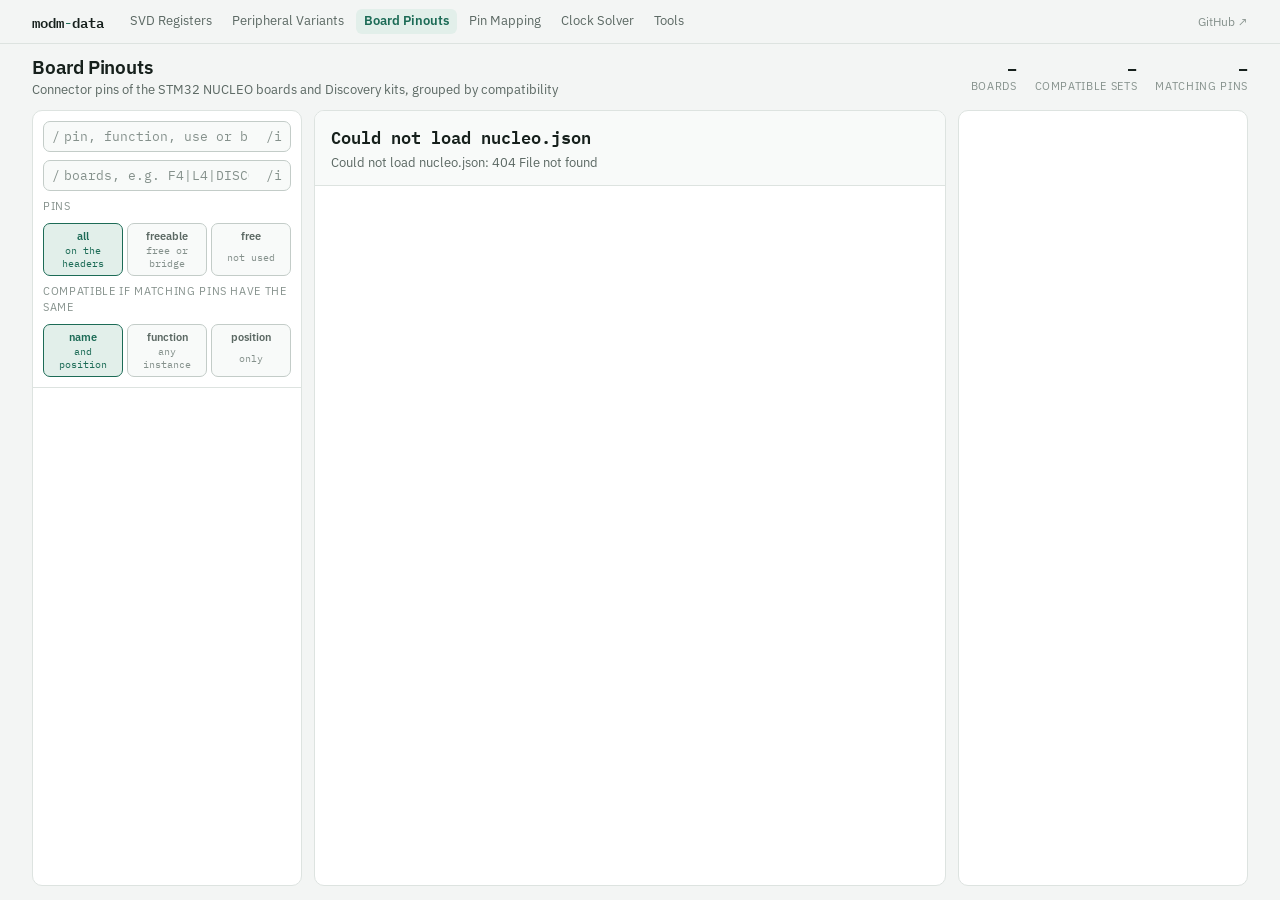
==== commit 7f859efb: "Share the page helpers, show registers in the SVD card, fix pinout - util.js gets esc, highlight, he" ====
--- a/web/boards/index.html
+++ b/web/boards/index.html
@@ -27,8 +27,8 @@
 <div class="shell">
   <nav class="panel" aria-label="Filter and compatible sets">
     <div class="side-head">
-      <input id="filter" type="search" placeholder="pin, function, use or bridge, e.g. ^SPI\d_SCK$|PA5|RMII|^SB13$" aria-label="Filter pins and alternate functions by regular expression" autocomplete="off" spellcheck="false">
-      <input id="board" type="search" placeholder="boards, e.g. F4|L4|DISCO|-DK" aria-label="Filter boards by regular expression" autocomplete="off" spellcheck="false">
+      <div class="search"><span class="delim" aria-hidden="true">/</span><input id="filter" type="search" placeholder="pin, function, use or bridge, e.g. ^SPI\d_SCK$|PA5|RMII|^SB13$" aria-label="Filter pins and alternate functions by regular expression" autocomplete="off" spellcheck="false"><span class="delim" aria-hidden="true">/i</span></div>
+      <div class="search"><span class="delim" aria-hidden="true">/</span><input id="board" type="search" placeholder="boards, e.g. F4|L4|DISCO|-DK" aria-label="Filter boards by regular expression" autocomplete="off" spellcheck="false"><span class="delim" aria-hidden="true">/i</span></div>
       <label id="l-free">Pins</label>
       <div class="modes" id="free" role="group" aria-labelledby="l-free">
         <button type="button" data-free="" aria-pressed="true">all<span>on the headers</span></button>
--- a/web/shared/theme.css
+++ b/web/shared/theme.css
@@ -0,0 +1,270 @@
+/* Copyright 2026, Niklas Hauser
+ * SPDX-License-Identifier: MPL-2.0
+ *
+ * The look of all modm-data pages: colours in light and dark, fonts, the site bar and the
+ * building blocks the pages share. Page styles load after this file and only add to it.
+ * Views (render functions that the MCP server may also show) use only these variables, so they
+ * follow the light or dark theme of whatever shows them.
+ */
+@import url("https://fonts.googleapis.com/css2?family=IBM+Plex+Mono:wght@400;500;600&family=IBM+Plex+Sans:wght@400;500;600&display=swap");
+
+:root {
+  --ground: #F3F5F4;
+  --surface: #FFFFFF;
+  --band: #F8FAF9;
+  --ink: #16201C;
+  --muted: #5B6863;
+  --faint: #85918C;
+  --rule: #DDE3E0;
+  --rule-strong: #C3CCC8;
+  --accent: #1C6B56;
+  --accent-ink: #FFFFFF;
+  --accent-soft: #E2EFEA;
+  --hover: #EEF4F1;
+  --mark: #FBE3A0;
+  --mark-ink: #16201C;
+  --mark-line: #C99A1B;
+  --error: #B42318;
+  --warn: #B8741A;
+  --ok: #1E8A4C;
+  --hatch: #CDD6D2;
+  --used: #C2570C;
+  --nc-ink: #A9B3AF;
+  /* hue based categories: hsl(var(--h) var(--cat-s) var(--cat-bg-l)) and so on */
+  --cat-s: 55%;
+  --cat-bg-l: 89%;
+  --cat-line-l: 38%;
+  --cat-ink-l: 25%;
+  --font-sans: "IBM Plex Sans", system-ui, -apple-system, "Segoe UI", Roboto, sans-serif;
+  --font-mono: "IBM Plex Mono", ui-monospace, "SF Mono", Menlo, Consolas, monospace;
+  --radius: 10px;
+  --radius-s: 7px;
+  color-scheme: light;
+}
+@media (prefers-color-scheme: dark) {
+  :root:not([data-theme="light"]) {
+    --ground: #0E1311;
+    --surface: #141A18;
+    --band: #111715;
+    --ink: #E2E8E5;
+    --muted: #9AA8A2;
+    --faint: #6E7B76;
+    --rule: #232D29;
+    --rule-strong: #34403B;
+    --accent: #5FC0A0;
+    --accent-ink: #0B1512;
+    --accent-soft: #16302A;
+    --hover: #19231F;
+    --mark: #6A5616;
+    --mark-ink: #FFF4D1;
+    --mark-line: #D9B13F;
+    --error: #F4A39B;
+    --warn: #E8B060;
+    --ok: #5FD18E;
+    --hatch: #2A3531;
+    --used: #F08A45;
+    --nc-ink: #4A5853;
+    --cat-s: 45%;
+    --cat-bg-l: 20%;
+    --cat-line-l: 62%;
+    --cat-ink-l: 78%;
+    color-scheme: dark;
+  }
+}
+:root[data-theme="dark"] {
+  --ground: #0E1311;
+  --surface: #141A18;
+  --band: #111715;
+  --ink: #E2E8E5;
+  --muted: #9AA8A2;
+  --faint: #6E7B76;
+  --rule: #232D29;
+  --rule-strong: #34403B;
+  --accent: #5FC0A0;
+  --accent-ink: #0B1512;
+  --accent-soft: #16302A;
+  --hover: #19231F;
+  --mark: #6A5616;
+  --mark-ink: #FFF4D1;
+  --mark-line: #D9B13F;
+  --error: #F4A39B;
+  --warn: #E8B060;
+  --ok: #5FD18E;
+  --hatch: #2A3531;
+  --used: #F08A45;
+  --nc-ink: #4A5853;
+  --cat-s: 45%;
+  --cat-bg-l: 20%;
+  --cat-line-l: 62%;
+  --cat-ink-l: 78%;
+  color-scheme: dark;
+}
+
+/* ------------------------------------------------------------------ base */
+* { box-sizing: border-box; }
+[hidden] { display: none !important; }
+html, body { height: 100%; }
+body {
+  margin: 0; background: var(--ground); color: var(--ink);
+  font: 14px/1.45 var(--font-sans);
+}
+a { color: inherit; }
+input, select, button, textarea { font: inherit; color: inherit; }
+:focus-visible { outline: 2px solid var(--accent); outline-offset: 1px; }
+code, kbd, samp, pre { font-family: var(--font-mono); }
+.visually-hidden {
+  position: absolute; width: 1px; height: 1px; overflow: hidden;
+  clip: rect(0 0 0 0); white-space: nowrap;
+}
+
+/* Full window pages: site bar, page bar, then the panels fill the rest */
+body.app {
+  display: flex; flex-direction: column; gap: 10px;
+  padding-inline: clamp(16px, 3vw, 32px); padding-block: 0 14px;
+  height: 100dvh;
+}
+
+/* ------------------------------------------------------------- site bar */
+.site {
+  display: flex; flex-wrap: wrap; align-items: center; gap: 4px 18px;
+  padding-block: 9px; border-bottom: 1px solid var(--rule);
+  font-size: 13px;
+}
+body.app > .site { margin-inline: calc(-1 * clamp(16px, 3vw, 32px)); padding-inline: clamp(16px, 3vw, 32px); }
+.site .brand { font: 600 14px var(--font-mono); text-decoration: none; color: var(--ink); }
+.site .brand span { color: var(--accent); }
+.site .pages { display: flex; flex-wrap: wrap; gap: 2px 4px; }
+.site .pages a {
+  text-decoration: none; color: var(--muted); padding: 3px 8px; border-radius: 6px;
+}
+.site .pages a:hover { background: var(--hover); color: var(--ink); }
+.site .pages a[aria-current="page"] { background: var(--accent-soft); color: var(--accent); font-weight: 600; }
+.site .end { margin-left: auto; color: var(--faint); font-size: 12px; text-decoration: none; }
+.site .end:hover { color: var(--ink); }
+
+/* -------------------------------------------------------------- page bar */
+.top { display: flex; flex-wrap: wrap; align-items: center; justify-content: space-between; gap: 8px 24px; }
+.top h1 { margin: 0; font-size: 19px; font-weight: 600; letter-spacing: -0.01em; }
+.top .sub { margin: 0; color: var(--muted); font-size: 13px; }
+.totals { display: flex; gap: 18px; font-variant-numeric: tabular-nums; }
+.total { display: grid; gap: 1px; text-align: right; }
+.total b { font: 600 17px/1.1 var(--font-mono); }
+.total span { color: var(--faint); font-size: 11px; text-transform: uppercase; letter-spacing: 0.06em; }
+
+/* ---------------------------------------------------------------- panels */
+.shell { flex: 1; min-height: 0; display: grid; gap: 12px; grid-template-columns: minmax(200px, 260px) minmax(0, 1fr); }
+.panel {
+  background: var(--surface); border: 1px solid var(--rule); border-radius: var(--radius);
+  min-height: 0; min-width: 0; display: flex; flex-direction: column; overflow: hidden;
+}
+.side-head { padding: 10px; border-bottom: 1px solid var(--rule); display: grid; gap: 8px; }
+.side-head label, .label {
+  color: var(--faint); font-size: 11px; text-transform: uppercase; letter-spacing: 0.06em;
+}
+.side-list { overflow: auto; padding: 6px; flex: 1; min-height: 0; }
+.main-head { padding: 12px 16px; border-bottom: 1px solid var(--rule); background: var(--band); }
+.main-head h2 { margin: 0; font: 600 17px var(--font-mono); }
+.main-head p { margin: 3px 0 0; color: var(--muted); font-size: 13px; }
+.empty { padding: 14px; color: var(--faint); font-size: 13px; }
+
+/* A row in a side list: count, name, extra */
+.row-button {
+  display: grid; grid-template-columns: auto 1fr auto; gap: 8px; align-items: baseline;
+  width: 100%; text-align: left; padding: 5px 8px; border: 0; border-radius: 6px;
+  background: none; color: inherit; font: 13px var(--font-sans); cursor: pointer;
+}
+.row-button:hover { background: var(--hover); }
+.row-button[aria-current="true"] { background: var(--accent-soft); color: var(--accent); font-weight: 600; }
+.row-button .count { font: 600 12px var(--font-mono); font-variant-numeric: tabular-nums; min-width: 2ch; text-align: right; }
+.row-button .name { font: 12px var(--font-mono); overflow: hidden; text-overflow: ellipsis; white-space: nowrap; }
+.row-button .extra { color: var(--faint); font: 11px var(--font-mono); font-variant-numeric: tabular-nums; }
+
+/* ---------------------------------------------------------------- inputs */
+input[type="search"], input[type="text"], input[type="number"], select {
+  width: 100%; padding: 7px 9px; border: 1px solid var(--rule-strong); border-radius: var(--radius-s);
+  background: var(--band); color: var(--ink); font: 13px var(--font-mono);
+}
+input.bad { border-color: var(--error); }
+
+/* A regular expression field: <div class="search"><span class="delim">/</span><input type="search">
+ * <span class="delim">/i</span></div>, invalid with the class "invalid" or an input.bad */
+.search {
+  min-width: 0; display: flex; align-items: center;
+  background: var(--band); border: 1px solid var(--rule-strong); border-radius: var(--radius-s);
+  font: 13px var(--font-mono); padding-inline: 8px;
+}
+.search:focus-within { border-color: var(--accent); box-shadow: 0 0 0 1px var(--accent); }
+.search.invalid, .search:has(input.bad) { border-color: var(--error); box-shadow: 0 0 0 1px var(--error); }
+.search .delim { color: var(--faint); user-select: none; }
+.search input {
+  flex: 1; width: auto; min-width: 0; border: 0; outline: 0; background: transparent; color: var(--ink);
+  font: inherit; padding: 6px 4px;
+}
+.search input::placeholder { color: var(--faint); }
+
+.btn {
+  font: 500 13px/1 var(--font-sans); color: var(--ink);
+  background: var(--surface); border: 1px solid var(--rule-strong); border-radius: 6px;
+  padding: 7px 12px; cursor: pointer; white-space: nowrap;
+}
+.btn:hover { background: var(--hover); }
+.btn.primary { background: var(--accent); border-color: var(--accent); color: var(--accent-ink); }
+.btn.primary:hover { filter: brightness(1.08); }
+.btn.small { padding: 4px 8px; font-size: 12px; }
+
+/* A group of exclusive options: <div class="modes"><button aria-pressed>name<span>hint</span></button> */
+.modes { display: grid; grid-auto-flow: column; grid-auto-columns: 1fr; gap: 4px; }
+.modes button {
+  padding: 5px 4px; border: 1px solid var(--rule-strong); border-radius: var(--radius-s); cursor: pointer;
+  background: var(--band); color: var(--muted); font: 600 11px var(--font-sans); display: grid; gap: 1px;
+}
+.modes button span { font: 400 10px var(--font-mono); color: var(--faint); }
+.modes button:hover { background: var(--hover); }
+.modes button[aria-pressed="true"] { border-color: var(--accent); background: var(--accent-soft); color: var(--accent); }
+.modes button[aria-pressed="true"] span { color: inherit; }
+
+/* ------------------------------------------------------------ small parts */
+.chips { display: flex; flex-wrap: wrap; gap: 4px; }
+.chip {
+  font: 11px var(--font-mono); padding: 2px 6px; border-radius: 5px;
+  background: var(--surface); border: 1px solid var(--rule); color: var(--muted);
+}
+button.chip, a.chip { cursor: pointer; text-decoration: none; }
+button.chip:hover, a.chip:hover { background: var(--hover); }
+.chip[aria-pressed="true"] { border-color: var(--accent); background: var(--accent-soft); color: var(--accent); }
+.chip.on { background: var(--mark); color: var(--mark-ink); border-color: transparent; }
+/* A small upper case label, e.g. the vendor or the access of a register */
+.tag {
+  font-size: 11px; letter-spacing: 0.04em; text-transform: uppercase;
+  color: var(--accent); background: var(--accent-soft); border-radius: 4px; padding: 1px 6px;
+}
+
+.cards { display: flex; flex-wrap: wrap; gap: 10px; }
+.card { border: 1px solid var(--rule); border-radius: 9px; padding: 9px 12px; min-width: 120px; }
+.card b { display: block; font: 600 17px var(--font-mono); font-variant-numeric: tabular-nums; }
+.card span { color: var(--faint); font-size: 11px; text-transform: uppercase; letter-spacing: 0.05em; }
+
+details.box { border: 1px solid var(--rule); border-radius: 9px; background: var(--band); }
+details.box > summary {
+  cursor: pointer; padding: 8px 12px; font-weight: 600; font-size: 13px;
+  display: flex; gap: 8px; align-items: baseline;
+}
+details.box > summary::marker { color: var(--faint); }
+details.box > summary em { font-style: normal; color: var(--faint); font-weight: 400; font-size: 12px; }
+details.box > div { padding: 0 12px 12px; max-height: 230px; overflow: auto; }
+
+/* Facts as a two column list: <dl class="facts"><dt>kind</dt><dd>gpio</dd></dl> */
+.facts { margin: 0; display: grid; grid-template-columns: auto 1fr; gap: 2px 10px; font-size: 12px; }
+.facts dt { color: var(--faint); }
+.facts dd { margin: 0; font-family: var(--font-mono); overflow-wrap: anywhere; }
+
+pre.code {
+  background: var(--band); border: 1px solid var(--rule); border-radius: var(--radius-s); padding: 8px;
+  overflow-x: auto; font: 11px/1.45 var(--font-mono); margin: 0; white-space: pre; tab-size: 4;
+}
+
+@media (max-width: 1100px) {
+  body.app { height: auto; }
+  .shell { grid-template-columns: 1fr; }
+  .side-list { max-height: 30vh; }
+}
